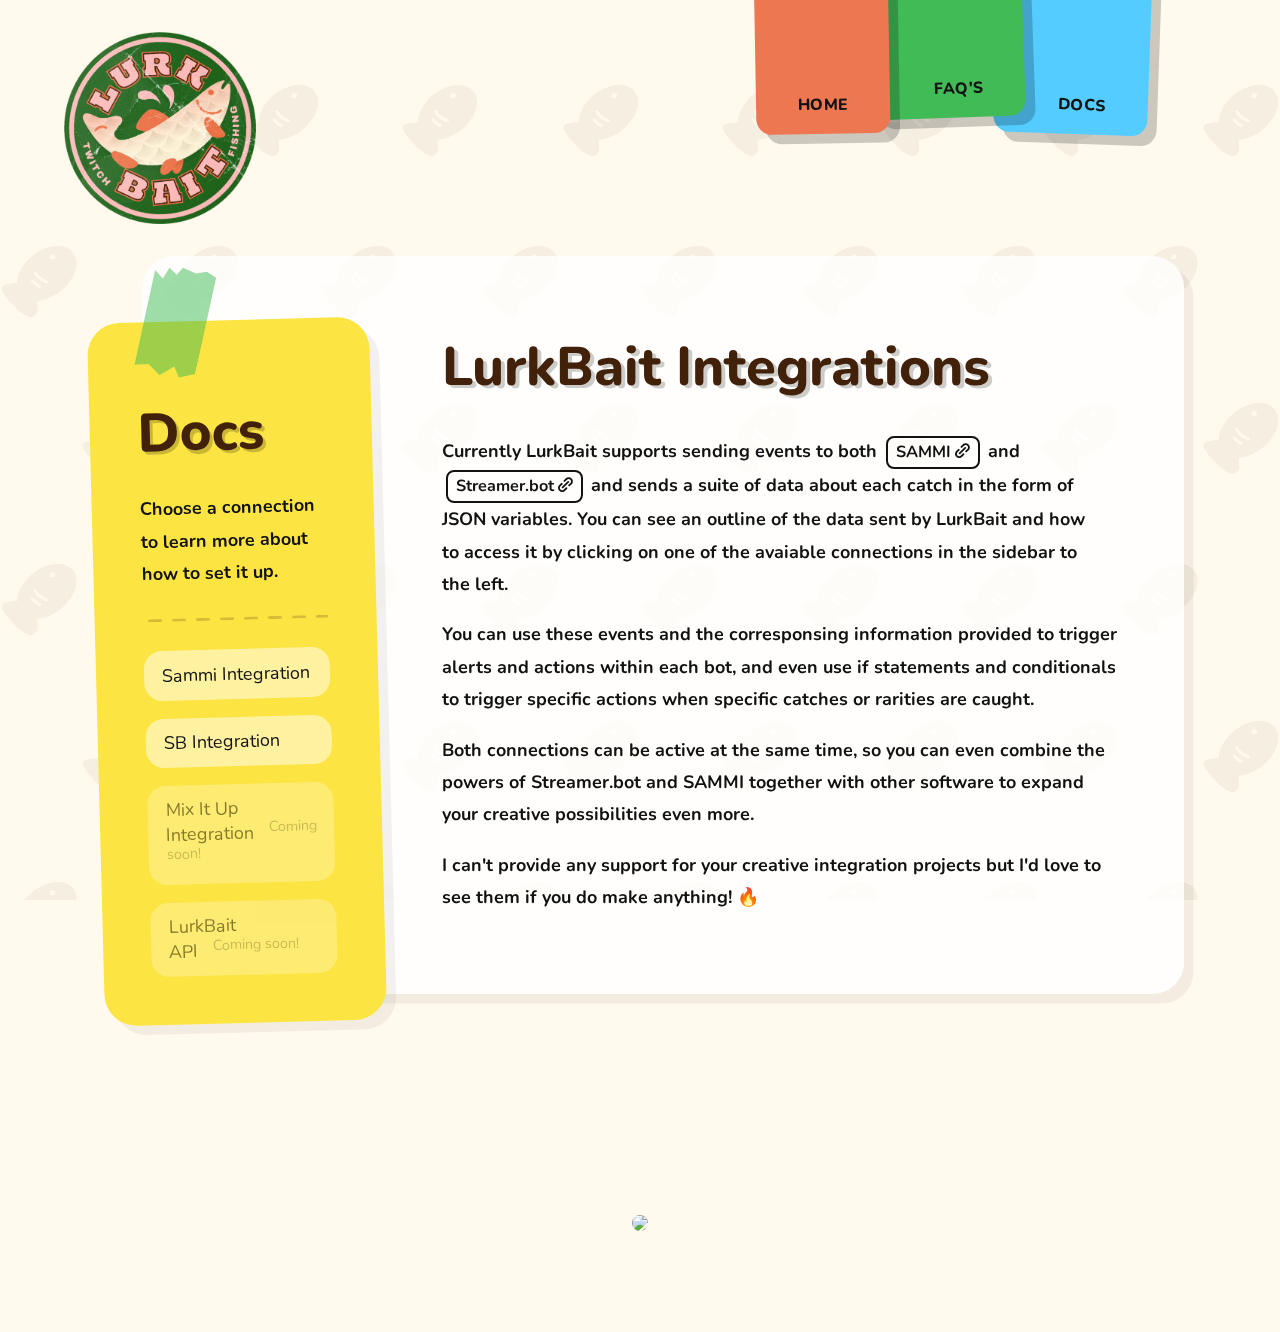
==== docs/index.html @ cfbcc653 "Docs Redesign" ====
<!DOCTYPE html>
<html lang="en">

<head>
    <meta charset="UTF-8">
    <meta name="viewport" content="width=device-width, initial-scale=1.0">
    <meta http-equiv="X-UA-Compatible" content="ie=edge">
    <title>LurkBait Docs | SAMMI Integration</title>
    <link rel="apple-touch-icon" sizes="180x180" href="/apple-touch-icon.png">
    <link rel="icon" type="image/png" sizes="32x32" href="/favicon-32x32.png">
    <link rel="icon" type="image/png" sizes="16x16" href="/favicon-16x16.png">
    <link rel="manifest" href="/site.webmanifest">
    <link rel="mask-icon" href="/safari-pinned-tab.svg" color="#5bbad5">
    <meta name="msapplication-TileColor" content="#da532c">
    <meta name="theme-color" content="#ffffff">
    <meta property="og:title" content="LurkBait | Help and FAQ's">
    <meta property="og:description" content="A Twitch powered interactive cozy fishing idle game. Add as an overlay for your stream and let your viewers fish! Reel in the lurkers and boost viewer engagement passively with a fun interactive game that runs itself while you focus on your content.">
    <meta property="og:type" content="article">
    <meta property="og:url" content="https://blam.cam/">
    <meta property="og:image" content="https://blam.cam/header.jpg">
    <meta property="og:image:type" content="image/jpg">
    <meta property="og:image:width" content="1920">
    <meta property="og:image:height" content="897">
    <meta name="twitter:site" content="@cambamthankuman">
    <meta name="twitter:title" content="LurkBait | Help and FAQ's">
    <meta name="twitter:description" content="A Twitch powered interactive cozy fishing idle game. Add as an overlay for your stream and let your viewers fish! Reel in the lurkers and boost viewer engagement passively with a fun interactive game that runs itself while you focus on your content.">
    <meta name="twitter:card" content="summary_large_image">
    <meta name="twitter:image:src" content="https://blam.cam/header.jpg">
    <link rel="preconnect" href="https://fonts.googleapis.com">
    <link rel="preconnect" href="https://fonts.gstatic.com" crossorigin>
    <link href="https://fonts.googleapis.com/css2?family=Nunito:wght@700;800;900&display=swap" rel="stylesheet">
    <link rel="stylesheet" href="/style.css">
</head>

<body>
    <header>
        <div class="header-left">
            <img class="logo" src="/images/lurkbait-logo.png">
        </div>
        <div class="header-right">
            <div class="header-links">
                <a href="/docs">Docs</a>
                <a href="/faqs">FAQ's</a>
                <a href="/">Home</a>
            </div>
            <!--       <div class="header-social">
        <a href="/">Twitter</a>
        <a href="/">Discord</a>
      </div> -->
        </div>
    </header>
    <main class="docs has-sidebar">
        <div class="sidebar sidebar-box sidebar-left">
            <h1>Docs</h1>
            <p>Choose a connection to learn more about how to set it up.</p>
            <div class="rule"></div>
            <div class="sidebar-buttons">
              <a href="/docs/sammi">Sammi Integration</a>
              <a href="/docs/streamerbot">SB Integration</a>
              <a href="#" class="coming-soon">Mix It Up Integration</a>
              <a href="#" class="coming-soon">LurkBait API</a>
            </div>
        </div>
        <div class="content-wrapper">
            <div class="content">
            <h1>LurkBait Integrations</h1>
            
            <p>Currently LurkBait supports sending events to both <a href="https://sammi.solutions/" target="_blank">SAMMI</a> and <a href="https://streamer.bot/" target="_blank">Streamer.bot</a> and sends a suite of data about each catch in the form of JSON variables. You can see an outline of the data sent by LurkBait and how to access it by clicking on one of the avaiable connections in the sidebar to the left.</p>
            <p>You can use these events and the corresponsing information provided to trigger alerts and actions within each bot, and even use if statements and conditionals to trigger specific actions when specific catches or rarities are caught.</p>
            <p>Both connections can be active at the same time, so you can even combine the powers of Streamer.bot and SAMMI together with other software to expand your creative possibilities even more.</p>
            <p>I can't provide any support for your creative integration projects but I'd love to see them if you do make anything! 🔥</p>

        </div>
        </div>
    </main>
    <footer>
      <img class="footer-logo" src="/images/BLAMCAM_Logo.png">
    </footer>
    <script src="https://code.jquery.com/jquery-3.7.1.min.js" integrity="sha256-/JqT3SQfawRcv/BIHPThkBvs0OEvtFFmqPF/lYI/Cxo=" crossorigin="anonymous"></script>
    <script src="https://cdnjs.cloudflare.com/ajax/libs/highlight.js/11.9.0/highlight.min.js"></script>
    <script src="https://unpkg.com/masonry-layout@4/dist/masonry.pkgd.min.js"></script>
    <script src="/index.js"></script>
</body>

</html>
---- style.css ----
@import url(styles/normalize.css);
@import url(styles/hljs-theme.css);
@font-face {
  font-family: "lurkbait";
  src: url("fonts/lurkbait.eot?43rm88");
  src: url("fonts/lurkbait.eot?43rm88#iefix") format("embedded-opentype"), url("fonts/lurkbait.ttf?43rm88") format("truetype"), url("fonts/lurkbait.woff?43rm88") format("woff"), url("fonts/lurkbait.svg?43rm88#lurkbait") format("svg");
  font-weight: normal;
  font-style: normal;
  font-display: block;
}

[class^="icon-"], [class*=" icon-"], .icons, p span.chat:before, p span.info:before, p span.setting:before, p a:after, .note .commands-list .chat-command:before {
  /* use !important to prevent issues with browser extensions that change fonts */
  font-family: "lurkbait" !important;
  speak: never;
  font-style: normal;
  font-weight: normal;
  font-variant: normal;
  text-transform: none;
  line-height: 1;
  /* Better Font Rendering =========== */
  -webkit-font-smoothing: antialiased;
  -moz-osx-font-smoothing: grayscale;
}

.icon-cross:before {
  content: "\e900";
}

.icon-gold:before {
  content: "\e901";
}

.icon-help:before {
  content: "\e902";
}

.icon-info:before {
  content: "\e903";
}

.icon-link:before {
  content: "\e904";
}

.icon-message:before {
  content: "\e905";
}

.icon-tick:before {
  content: "\e906";
}

.icon-weight:before {
  content: "\e907";
}

[class^="lb-button-"] {
  vertical-align: text-bottom;
}

[class^="lb-button-"]:before {
  content: "";
  display: inline-block;
  width: 1.8em;
  height: 1.8em;
  background-image: url("/images/gold-icon.svg");
  background-size: 60%;
  background-position: center;
  background-repeat: no-repeat;
  background-color: #121212;
  border-radius: 50%;
  vertical-align: middle;
  margin-right: 0.2em;
}

.lb-button-settings:before {
  background-image: url("/icons/lb-button-settings.svg");
}

.lb-button-test-cast:before {
  background-image: url("/icons/lb-button-test-cast.svg");
}

.lb-button-autohide-on:before {
  background-image: url("/icons/lb-button-autohide-on.svg");
}

.lb-button-autohide-off:before {
  background-image: url("/icons/lb-button-autohide-off.svg");
}

* {
  -webkit-box-sizing: border-box;
          box-sizing: border-box;
}

img, video {
  max-width: 100%;
}

img + img, p + img {
  margin-top: 1.4rem;
}

.fishy-background, body:before, .home-hero:before {
  content: "";
  display: block;
  position: fixed;
  top: 0px;
  left: 0px;
  width: 100vw;
  height: 100vh;
  opacity: 0.05;
  z-index: -1;
  background-image: url("images/pattern.svg");
  background-repeat: repeat;
  background-size: 20rem;
  -webkit-animation: slidebg 16s linear infinite normal;
          animation: slidebg 16s linear infinite normal;
}

body {
  background-color: #FFFAED;
  font-family: "Nunito", Arial, sans-serif;
  font-size: 18px;
  min-height: 100vh;
  color: #121212;
  overflow: visible;
}

main {
  padding: 6rem;
}

@media only screen and (max-width: 800px) {
  main {
    padding: 4rem;
  }
}

h1 {
  font-size: 4rem;
  font-weight: 900;
  margin-top: 0px;
  text-shadow: 0.2rem 0.2rem rgba(0, 0, 0, 0.2);
  color: #42210B;
}

h2 {
  font-family: 'Nunito';
  font-style: normal;
  font-weight: 800;
  font-size: 2.8rem;
  line-height: 120%;
}

@media only screen and (max-width: 800px) {
  h2 {
    font-size: 2rem;
  }
}

h3 {
  font-family: 'Nunito';
  font-style: normal;
  font-weight: 700;
  font-size: 1.6rem;
  line-height: 120%;
}

a {
  display: block;
  text-decoration: none;
  color: #121212;
}

a.button {
  color: #121212;
  padding: 1.2em 3em;
  background: white;
  border-radius: 1em;
  display: inline-block;
  -webkit-box-shadow: 0.5em 0.5em 0 rgba(0, 0, 0, 0.1);
          box-shadow: 0.5em 0.5em 0 rgba(0, 0, 0, 0.1);
  -webkit-transition: all 0.2s ease;
  transition: all 0.2s ease;
}

a.button img {
  display: block;
}

a.button.button-purple {
  background: #E8B9F8;
}

a.button.button-cream {
  background: #FFFAED;
}

a.button.button-orange {
  background: #EC7750;
}

a.button:hover {
  -webkit-box-shadow: 1em 1em 0 rgba(0, 0, 0, 0.2);
          box-shadow: 1em 1em 0 rgba(0, 0, 0, 0.2);
}

p {
  font-weight: 700;
  margin-bottom: 0px;
  line-height: 1.8;
  text-wrap: pretty;
}

p.hanging-indent {
  text-indent: -4em;
  padding-left: 4em;
}

p.highlight-box {
  padding: 0.8em 1.6em;
  margin: 0 0.2em;
  border-radius: 0.5em;
  background-color: rgba(0, 0, 0, 0.1);
}

p span.chat, p span.info, p span.setting {
  padding: 0 0.5em;
  margin: 0 0.2em;
  background-color: rgba(0, 0, 0, 0.1);
  border-radius: 0.5em;
  text-decoration: none;
  color: inherit;
  font-size: 1em;
  white-space: nowrap;
}

p span.chat:before {
  content: "\e905";
  margin-right: 0.3em;
  font-size: 0.8em;
}

p span.info:before {
  content: "\e903";
  margin-right: 0.3em;
  font-size: 0.8em;
}

p span.setting:before {
  content: "\e906";
  margin-right: 0.3em;
  font-size: 0.9em;
}

p span.setting.disable:before {
  content: "\e900";
}

p a {
  padding: 0 0.5em;
  margin: 0 0.2em;
  border: 2px solid;
  border-radius: 0.5em;
  text-decoration: none;
  color: inherit;
  font-size: 0.9em;
  display: inline-block;
}

p a:after {
  content: "\e904";
  margin-left: 0.3em;
  font-size: 0.9em;
}

p a:hover {
  background-color: #42210B;
  color: #FFFAED;
  border-color: #42210B;
}

p a.button {
  padding: 0.6em 1em;
  font-size: 1.2rem;
  background-color: rgba(255, 255, 255, 0.3);
  border-width: 3px;
  font-weight: 800;
}

p a.button:hover {
  background-color: #42210B;
  color: #FFFAED;
  border-color: #42210B;
}

.text-outline-wrapper {
  position: relative;
}

.text-outline-wrapper > * {
  font-weight: 800;
  letter-spacing: 0.03em;
  position: relative;
  color: #FFFAED;
  z-index: 1;
}

.text-outline-wrapper .text-outline {
  z-index: 0;
  position: absolute;
  top: 0px;
  left: 0px;
  right: 0px;
  bottom: 0px;
  -webkit-text-stroke: 0.25em #42210B;
  text-shadow: 0.2em 0.2em 0 rgba(0, 0, 0, 0.2);
}

.table-wrapper {
  overflow: scroll;
}

.blank-table td {
  padding: 0.3rem 0;
}

.blank-table p {
  margin: 0px !important;
  line-height: 1.4;
}

.rule {
  background-size: contain;
  background-image: url("/images/dotted-line.svg");
  opacity: 0.2;
  height: 3px;
  border-radius: 50px;
}

pre {
  overflow: scroll;
  border-radius: 1rem;
  background-color: rgba(255, 255, 255, 0.4);
  padding: 2rem;
  font-size: 1rem;
  line-height: 1.3;
}

pre + h3 {
  margin-top: 2.6rem;
}

video, img {
  width: 100%;
  border-radius: 1rem;
}

video.shadow, img.shadow {
  -webkit-filter: drop-shadow(0.2rem 0.2rem 0.5rem rgba(0, 0, 0, 0.4));
  filter: drop-shadow(0.2rem 0.2rem 0.5rem rgba(0, 0, 0, 0.4));
}

video.border, img.border {
  border: 2px solid rgba(0, 0, 0, 0.3);
}

.two-col {
  display: -webkit-box;
  display: -ms-flexbox;
  display: flex;
  width: 100%;
  gap: 4rem;
}

.two-col > * {
  -webkit-box-flex: 1;
      -ms-flex: 1 1 50%;
          flex: 1 1 50%;
}

.two-col img {
  display: block;
  width: auto;
}

header {
  display: -webkit-box;
  display: -ms-flexbox;
  display: flex;
  -webkit-box-pack: justify;
      -ms-flex-pack: justify;
          justify-content: space-between;
  -webkit-box-align: start;
      -ms-flex-align: start;
          align-items: flex-start;
  position: fixed;
  width: 100%;
  left: 0px;
  top: 0px;
  padding: 6rem 8rem;
  z-index: 999;
}

@media only screen and (max-width: 800px) {
  header {
    padding: 4rem 3rem;
  }
}

header .logo {
  max-width: 320px;
  margin: -4rem;
  position: relative;
  z-index: 1;
  -webkit-animation: logopulse 2s ease-in-out infinite alternate;
          animation: logopulse 2s ease-in-out infinite alternate;
}

@media only screen and (max-width: 800px) {
  header .logo {
    margin-left: 0;
  }
}

header .header-links {
  display: -webkit-box;
  display: -ms-flexbox;
  display: flex;
  -webkit-box-orient: horizontal;
  -webkit-box-direction: reverse;
      -ms-flex-direction: row-reverse;
          flex-direction: row-reverse;
}

header .header-links a {
  margin-top: -16rem;
  padding-top: 16rem;
  padding-left: 4em;
  padding-right: 2.6em;
  padding-bottom: 1.2em;
  border-radius: 1em;
  background-color: #54CCFF;
  margin-left: calc(-4em + 2.6em);
  text-decoration: none;
  color: #121212;
  font-weight: 800;
  font-size: 1rem;
  text-transform: uppercase;
  letter-spacing: 0.03em;
  -webkit-box-shadow: 0.6em 0.6em 0 rgba(0, 0, 0, 0.2);
          box-shadow: 0.6em 0.6em 0 rgba(0, 0, 0, 0.2);
  -webkit-transform: translateY(0%) rotate(2deg);
          transform: translateY(0%) rotate(2deg);
  -webkit-transition: 0.2s ease-in-out;
  transition: 0.2s ease-in-out;
}

header .header-links a:last-child {
  padding-left: 2.6em;
}

header .header-links a:nth-child(2) {
  background-color: #40BB55;
  -webkit-transform: translateY(-1em) rotate(-2deg);
          transform: translateY(-1em) rotate(-2deg);
}

header .header-links a:nth-child(3) {
  background-color: #EC7750;
  -webkit-transform: translateY(0%) rotate(-1deg);
          transform: translateY(0%) rotate(-1deg);
}

header .header-links a:hover, header .header-links a:active {
  -webkit-transform: translateY(3em) rotate(1deg);
          transform: translateY(3em) rotate(1deg);
}

@media only screen and (max-width: 800px) {
  header .header-links a {
    font-size: 0.8rem;
    padding-left: 2.8em;
    padding-right: 1.82em;
  }
}

header + main {
  margin-top: 10rem;
}

footer {
  padding: 6rem;
  text-align: center;
}

footer .footer-logo {
  max-width: 400px;
  margin: auto;
}

.wiggle {
  white-space: nowrap;
  margin-bottom: 0px;
}

.wiggle span {
  display: inline-block;
  min-width: 0.3em;
  -webkit-animation: wiggle 0.4s ease-in-out infinite alternate;
          animation: wiggle 0.4s ease-in-out infinite alternate;
  -webkit-animation-delay: calc( var(--n) * 0.1s);
          animation-delay: calc( var(--n) * 0.1s);
}

@-webkit-keyframes wiggle {
  from {
    -webkit-transform: translateY(0.05em);
            transform: translateY(0.05em);
  }
  to {
    -webkit-transform: translateY(-0.05em);
            transform: translateY(-0.05em);
  }
}

@keyframes wiggle {
  from {
    -webkit-transform: translateY(0.05em);
            transform: translateY(0.05em);
  }
  to {
    -webkit-transform: translateY(-0.05em);
            transform: translateY(-0.05em);
  }
}

@-webkit-keyframes logopulse {
  from {
    -webkit-transform: scale(1);
            transform: scale(1);
  }
  to {
    -webkit-transform: scale(0.9);
            transform: scale(0.9);
  }
}

@keyframes logopulse {
  from {
    -webkit-transform: scale(1);
            transform: scale(1);
  }
  to {
    -webkit-transform: scale(0.9);
            transform: scale(0.9);
  }
}

@-webkit-keyframes slidebg {
  from {
    background-position: 0rem 0rem;
  }
  to {
    background-position: 20rem 20rem;
  }
}

@keyframes slidebg {
  from {
    background-position: 0rem 0rem;
  }
  to {
    background-position: 20rem 20rem;
  }
}

.home-hero {
  display: -webkit-box;
  display: -ms-flexbox;
  display: flex;
  background: #FCE442;
  -webkit-box-align: center;
      -ms-flex-align: center;
          align-items: center;
  padding: 12rem 9rem 9rem;
  min-height: 90vh;
  position: relative;
  -ms-flex-pack: distribute;
      justify-content: space-around;
  gap: 6rem;
}

.home-hero:before {
  z-index: 0;
}

.home-hero > * {
  z-index: 1;
}

.home-hero video {
  margin: auto;
}

.home-hero .home-hero-left {
  -ms-flex-preferred-size: 60%;
      flex-basis: 60%;
  min-width: 500px;
}

.home-hero .home-hero-right {
  min-width: 400px;
}

@media only screen and (max-width: 1200px) {
  .home-hero {
    padding: 12rem 4rem 6rem;
    -ms-flex-wrap: wrap;
        flex-wrap: wrap;
    text-align: center;
  }
}

.logo-wrapper {
  display: -webkit-box;
  display: -ms-flexbox;
  display: flex;
  -ms-flex-wrap: wrap;
      flex-wrap: wrap;
  -webkit-box-align: center;
      -ms-flex-align: center;
          align-items: center;
  gap: 2rem;
}

.logo-wrapper .logo {
  max-width: 300px;
  margin-top: -2rem;
  margin-left: -2rem;
  -webkit-animation: logopulse 2s ease-in-out infinite alternate;
          animation: logopulse 2s ease-in-out infinite alternate;
}

.logo-wrapper h1 {
  margin-bottom: 0px;
}

.grid-item {
  width: calc(50% -  3rem * 2);
  margin: 3rem;
}

@media only screen and (max-width: 1200px) {
  .grid-item {
    width: 100%;
    margin-left: 0px;
    margin-right: 0px;
  }
}

.grid-item.element {
  width: 1px;
  height: 1px;
  margin: 0px;
}

.grid-item.element img {
  max-width: unset;
  width: 15rem;
  height: auto;
  z-index: 99;
  position: relative;
  -webkit-transform: translateX(-50%) translateY(-50%);
          transform: translateX(-50%) translateY(-50%);
  -webkit-transition: 0.1s opacity;
  transition: 0.1s opacity;
}

.grid-item.element img:hover {
  opacity: 0.4;
}

.note {
  background-color: #FCE442;
  padding: 4rem;
  border-radius: 2rem;
  position: relative;
  -webkit-transform: rotate(-3deg);
          transform: rotate(-3deg);
}

@media only screen and (max-width: 800px) {
  .note {
    padding: 3rem;
  }
}

.note h2, .note p {
  margin: 2rem 0rem;
}

.note h2.tiny-margin, .note p.tiny-margin {
  margin-top: 0.8em;
  margin-bottom: 0.8em;
  line-height: 1.4;
}

.note .commands-list .chat-command {
  padding: 0.2em 0.7em;
  margin: 0.4em 0;
  background-color: rgba(0, 0, 0, 0.1);
  border-radius: 0.5em;
  text-decoration: none;
  color: inherit;
  font-size: 1em;
  white-space: nowrap;
}

.note .commands-list .chat-command:before {
  content: "\e905";
  margin-right: 0.6em;
  font-size: 0.8em;
}

.note .commands-list p {
  margin: 1.6em 0;
}

.note .commands-list .chat-command + p:not(.chat-command) {
  margin-top: -0.2em;
}

.note > *:first-child {
  margin-top: 0px;
}

.note > *:last-child {
  margin-bottom: 0px;
}

.note:before {
  -webkit-mask-image: url(images/tape-shape-1.svg);
  mask-image: url(images/tape-shape-1.svg);
  background-color: #40BB55;
  -webkit-mask-repeat: no-repeat;
  -webkit-mask-position: center;
          mask-position: center;
  -webkit-mask-size: cover;
          mask-size: cover;
  mask-repeat: no-repeat;
  content: "";
  display: block;
  position: absolute;
  top: 0px;
  left: 10%;
  width: 4rem;
  height: 7rem;
  -webkit-transform: translateY(-50%) rotate(15deg);
          transform: translateY(-50%) rotate(15deg);
  opacity: 0.5;
}

.note:nth-child(5n + 2) {
  background-color: #40BB55;
  -webkit-transform: rotate(2deg);
          transform: rotate(2deg);
}

.note:nth-child(5n + 2):before {
  background-color: #EC7750;
  left: 90%;
  -webkit-transform: translateY(-50%) rotate(-45deg);
          transform: translateY(-50%) rotate(-45deg);
}

.note:nth-child(5n + 3) {
  background-color: #EC7750;
  -webkit-transform: rotate(-1deg);
          transform: rotate(-1deg);
}

.note:nth-child(5n + 3):before {
  background-color: #54CCFF;
  left: 50%;
  -webkit-transform: translateX(-50%) translateY(-50%) rotate(-92deg);
          transform: translateX(-50%) translateY(-50%) rotate(-92deg);
}

.note:nth-child(5n + 4) {
  background-color: #54CCFF;
  -webkit-transform: rotate(3deg);
          transform: rotate(3deg);
}

.note:nth-child(5n + 4):before {
  background-color: #FCE442;
  left: 0%;
  top: 20%;
  -webkit-transform: translateX(-50%) rotate(30deg);
          transform: translateX(-50%) rotate(30deg);
}

.note:nth-child(5n + 5) {
  background-color: #E8B9F8;
  -webkit-transform: rotate(3deg);
          transform: rotate(3deg);
}

.note:nth-child(5n + 5):before {
  background-color: #FCE442;
  left: 100%;
  top: 40%;
  -webkit-transform: translateX(-50%) rotate(-15deg);
          transform: translateX(-50%) rotate(-15deg);
}

.note.tiny-rotation {
  -webkit-transform: rotate(0.5deg);
          transform: rotate(0.5deg);
}

table.rarity-table {
  width: 100%;
  border-spacing: 1rem;
  table-layout: fixed;
}

table.rarity-table th {
  font-size: 1.6rem;
  font-weight: 800;
  text-align: right;
  padding: 0 1rem;
}

table.rarity-table th span {
  display: block;
  font-size: 0.6em;
}

table.rarity-table td {
  border-radius: 2rem;
  background-color: rgba(255, 255, 255, 0.5);
  padding: 1rem;
  text-align: right;
  font-size: 1.4rem;
  font-weight: 800;
}

table.rarity-table td.gold:after {
  content: "";
  display: inline-block;
  width: 1em;
  height: 1em;
  background-image: url("/images/gold-icon.svg");
  background-size: contain;
  background-position: center;
  background-repeat: no-repeat;
  margin-left: 0.5em;
  vertical-align: middle;
}

table.rarity-table td.rarity {
  border: 3px solid black;
  text-transform: uppercase;
  font-weight: 900;
  font-size: 1.1rem;
  letter-spacing: 0.03em;
  text-align: left;
}

table.rarity-table td.rarity:before {
  content: "";
  display: inline-block;
  width: 0.5rem;
  height: 0.5rem;
  margin-right: 1rem;
  border-radius: 50%;
  border: 3px solid black;
}

table.rarity-table td.rarity.rarity-junk {
  background-color: #D7924C;
}

table.rarity-table td.rarity.rarity-common {
  background-color: #FFC5C5;
}

table.rarity-table td.rarity.rarity-uncommon {
  background-color: #80CD4C;
}

table.rarity-table td.rarity.rarity-rare {
  background-color: #6ED6FF;
}

table.rarity-table td.rarity.rarity-epic {
  background-color: #B169FF;
}

table.rarity-table td.rarity.rarity-legendary {
  background-color: #F8EA21;
}

main.docs {
  display: -webkit-box;
  display: -ms-flexbox;
  display: flex;
}

main.docs.has-sidebar {
  -webkit-box-align: start;
      -ms-flex-align: start;
          align-items: flex-start;
  gap: 4rem;
}

main.docs h1 {
  font-size: 3.4rem;
  font-weight: 800;
}

.sticky {
  position: sticky;
  top: 12rem;
}

.divider {
  background-size: contain;
  background-image: url("/images/dotted-line-vertical.svg");
  opacity: 0.2;
  width: 3px;
  border-radius: 50px;
  -ms-flex-negative: 0;
      flex-shrink: 0;
  -webkit-box-ordinal-group: 3;
      -ms-flex-order: 2;
          order: 2;
}

.sidebar-buttons a {
  display: block;
  text-decoration: none;
  background: rgba(255, 255, 255, 0.5);
  color: #121212;
  padding: 0.8em 1em;
  border-radius: 1em;
  margin-bottom: 1em;
}

.sidebar-buttons a.coming-soon {
  pointer-events: none;
  opacity: 0.5;
}

.sidebar-buttons a.coming-soon:after {
  content: "Coming soon!";
  color: rgba(0, 0, 0, 0.4);
  vertical-align: super;
  font-size: 0.8em;
  padding: 0 1em;
}

.sidebar-buttons a:last-child {
  margin-bottom: 0px;
}

.sidebar {
  -ms-flex-preferred-size: 600px;
      flex-basis: 600px;
}

.sidebar h1 {
  font-weight: 800;
  font-size: 3.2rem;
}

.sidebar > * {
  margin: 1.8rem 0rem;
}

.sidebar > *:first-child {
  margin-top: 0px;
}

.sidebar > *:last-child {
  margin-bottom: 0px;
}

.sidebar-box {
  background-color: #FCE442;
  -webkit-box-shadow: 0.6rem 0.6rem 0 rgba(0, 0, 0, 0.05);
          box-shadow: 0.6rem 0.6rem 0 rgba(0, 0, 0, 0.05);
  padding: 3rem;
  padding-top: 5rem;
  border-radius: 2rem;
  position: relative;
  margin-top: 4rem;
  -webkit-transform: rotate(-1.5deg);
          transform: rotate(-1.5deg);
}

@media only screen and (max-width: 800px) {
  .sidebar-box {
    padding: 3rem;
  }
}

.sidebar-box:before {
  -webkit-mask-image: url(images/tape-shape-1.svg);
  mask-image: url(images/tape-shape-1.svg);
  background-color: #40BB55;
  -webkit-mask-repeat: no-repeat;
  -webkit-mask-position: center;
          mask-position: center;
  -webkit-mask-size: cover;
          mask-size: cover;
  mask-repeat: no-repeat;
  content: "";
  display: block;
  position: absolute;
  top: 0px;
  left: 20%;
  width: 4rem;
  height: 7rem;
  -webkit-transform: translateY(-50%) rotate(15deg);
          transform: translateY(-50%) rotate(15deg);
  opacity: 0.5;
}

.sidebar-left + .content-wrapper {
  margin-left: -300px;
  padding-left: 300px;
}

.content-wrapper {
  background-color: rgba(255, 255, 255, 0.8);
  padding: 5rem 4rem;
  border-radius: 2rem;
  -webkit-box-shadow: 0.6rem 0.6rem 0 rgba(0, 0, 0, 0.05);
          box-shadow: 0.6rem 0.6rem 0 rgba(0, 0, 0, 0.05);
  min-height: 70vh;
}

.content-wrapper.has-sidebar-right {
  display: -webkit-box;
  display: -ms-flexbox;
  display: flex;
  gap: 4rem;
}

.content-wrapper .content-sidebar-right {
  -webkit-box-ordinal-group: 6;
      -ms-flex-order: 5;
          order: 5;
}

.content-wrapper pre {
  background-color: rgba(84, 204, 255, 0.3);
}

.navigator h3 {
  font-size: 2rem;
  font-weight: 800;
  margin-top: 0px;
}

.navigator a {
  margin-bottom: 1em;
}

.navigator a:hover {
  text-decoration: underline;
  text-underline-offset: 0.4em;
  text-decoration-thickness: 0.1em;
}
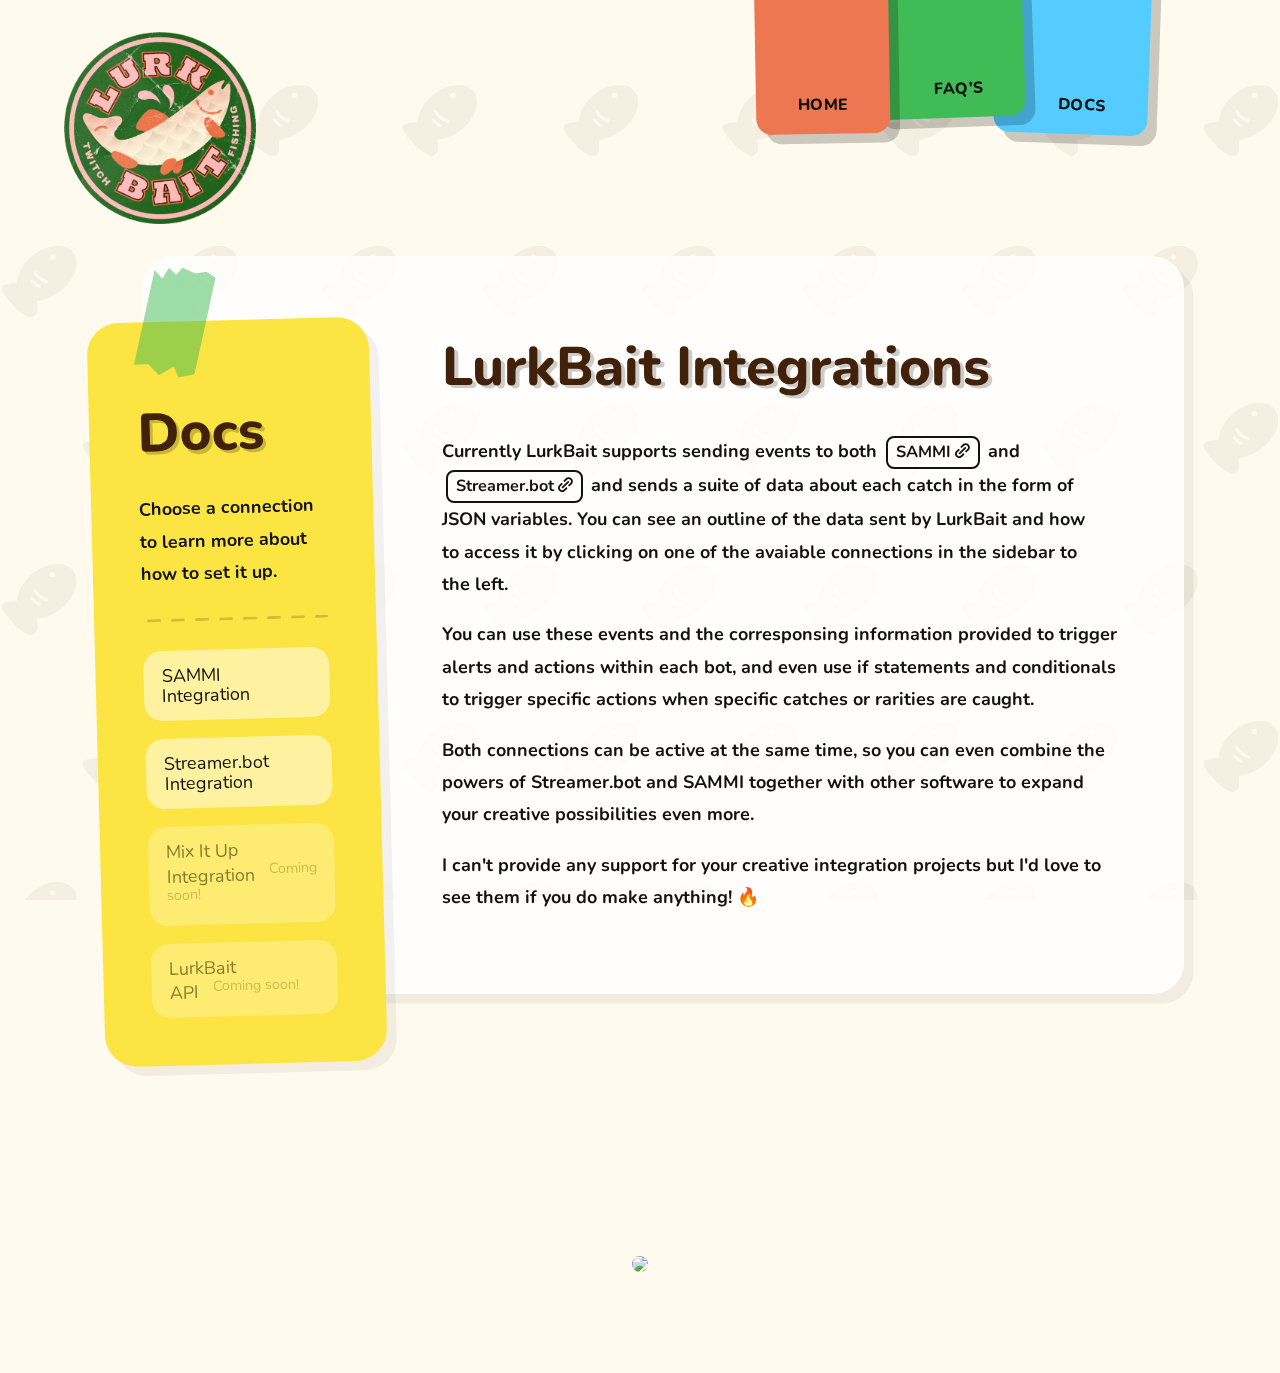
==== commit 45366826: "Quick little fix" ====
--- a/docs/index.html
+++ b/docs/index.html
@@ -55,10 +55,10 @@
             <p>Choose a connection to learn more about how to set it up.</p>
             <div class="rule"></div>
             <div class="sidebar-buttons">
-              <a href="/docs/sammi">Sammi Integration</a>
-              <a href="/docs/streamerbot">SB Integration</a>
-              <a href="#" class="coming-soon">Mix It Up Integration</a>
-              <a href="#" class="coming-soon">LurkBait API</a>
+                <a href="/docs/sammi">SAMMI Integration</a>
+                <a href="/docs/streamerbot">Streamer.bot Integration</a>
+                <a href="#" class="coming-soon">Mix It Up Integration</a>
+                <a href="#" class="coming-soon">LurkBait API</a>
             </div>
         </div>
         <div class="content-wrapper">
